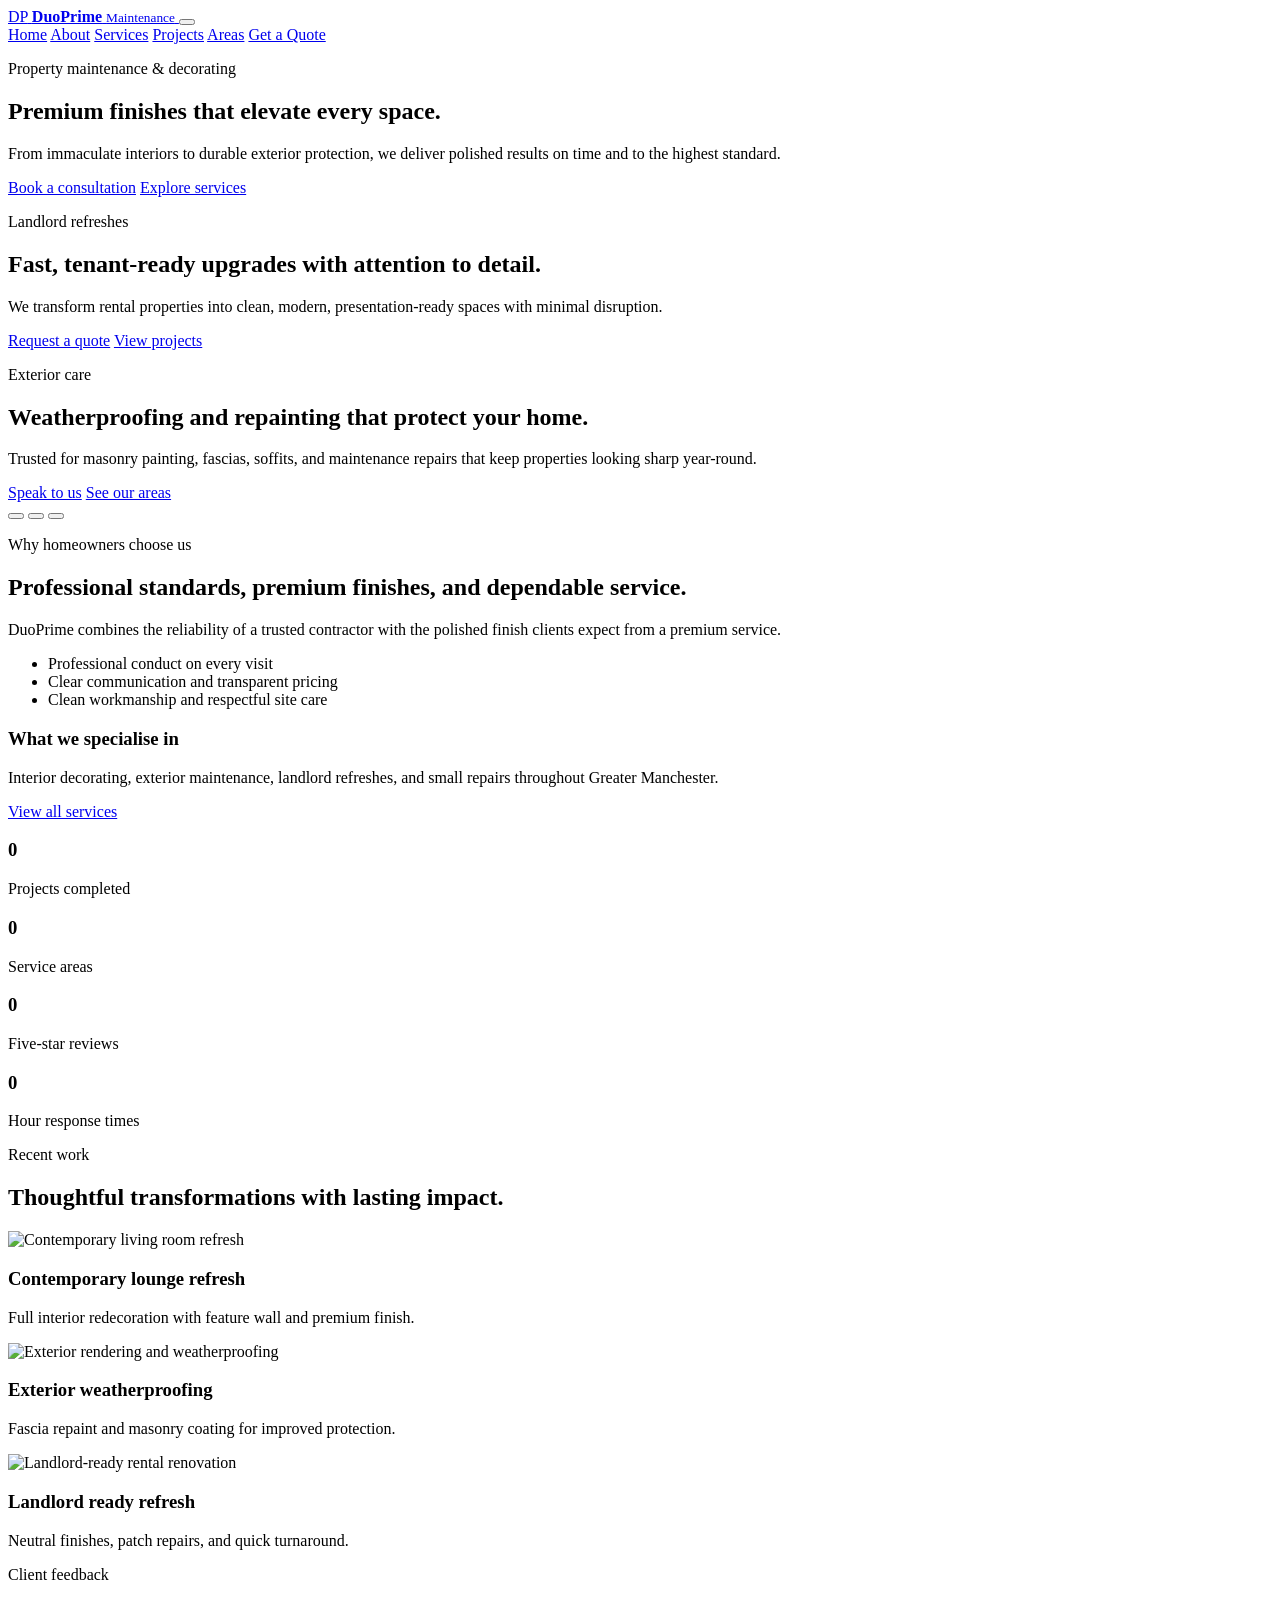
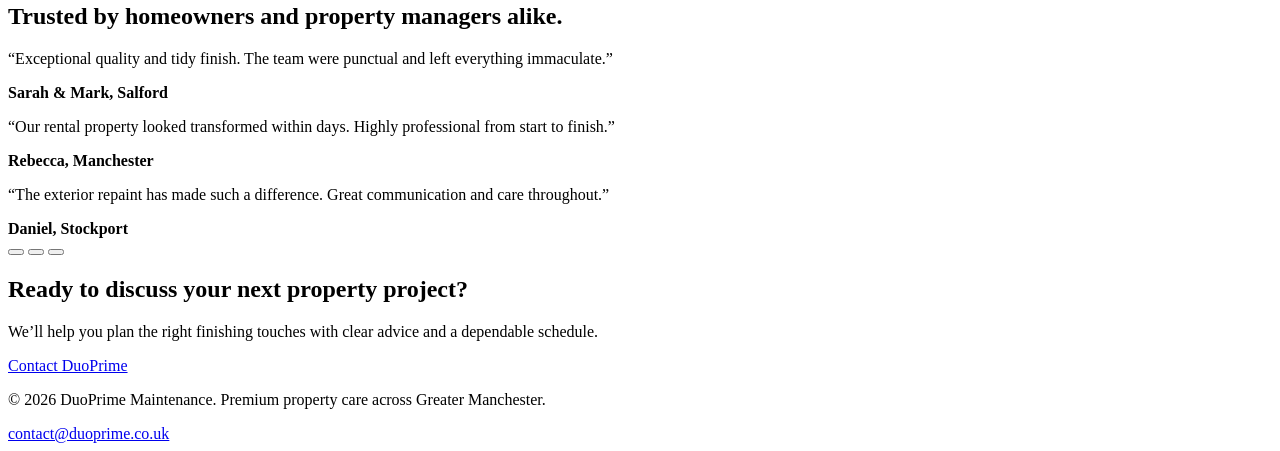
==== index.html @ 9884144e "uploaded all files" ====
<!DOCTYPE html>
<html lang="en">
  <head>
    <meta charset="UTF-8" />
    <meta name="viewport" content="width=device-width, initial-scale=1.0" />
    <title>DuoPrime Maintenance | Premium Property Care</title>
    <meta
      name="description"
      content="DuoPrime Maintenance delivers premium decorating, exterior protection, landlord refreshes, and property upkeep across Greater Manchester."
    />
    <link rel="preconnect" href="https://fonts.googleapis.com" />
    <link rel="preconnect" href="https://fonts.gstatic.com" crossorigin />
    <link
      href="https://fonts.googleapis.com/css2?family=Inter:wght@400;500;600;700;800&display=swap"
      rel="stylesheet"
    />
    <link rel="stylesheet" href="assets/css/style.css" />
    <link rel="stylesheet" href="assets/css/responsive.css" />
    <link rel="stylesheet" href="assets/css/animations.css" />
  </head>
  <body>
    <header class="site-header">
      <div class="container nav-wrap">
        <a class="brand" href="index.html">
          <span class="brand-mark">DP</span>
          <span>
            <strong>DuoPrime</strong>
            <small>Maintenance</small>
          </span>
        </a>
        <button class="nav-toggle" aria-label="Toggle navigation" aria-expanded="false">
          <span></span><span></span><span></span>
        </button>
        <nav class="site-nav">
          <a href="index.html" class="active">Home</a>
          <a href="about.html">About</a>
          <a href="services.html">Services</a>
          <a href="projects.html">Projects</a>
          <a href="areas.html">Areas</a>
          <a href="contact.html" class="btn btn-small">Get a Quote</a>
        </nav>
      </div>
    </header>

    <main>
      <section class="hero-slider">
        <div class="hero-slide active">
          <div class="container hero-content">
            <p class="eyebrow">Property maintenance & decorating</p>
            <h1>Premium finishes that elevate every space.</h1>
            <p>
              From immaculate interiors to durable exterior protection, we deliver polished results on time and to the highest standard.
            </p>
            <div class="hero-actions">
              <a href="contact.html" class="btn">Book a consultation</a>
              <a href="services.html" class="btn btn-secondary">Explore services</a>
            </div>
          </div>
        </div>
        <div class="hero-slide">
          <div class="container hero-content">
            <p class="eyebrow">Landlord refreshes</p>
            <h1>Fast, tenant-ready upgrades with attention to detail.</h1>
            <p>
              We transform rental properties into clean, modern, presentation-ready spaces with minimal disruption.
            </p>
            <div class="hero-actions">
              <a href="contact.html" class="btn">Request a quote</a>
              <a href="projects.html" class="btn btn-secondary">View projects</a>
            </div>
          </div>
        </div>
        <div class="hero-slide">
          <div class="container hero-content">
            <p class="eyebrow">Exterior care</p>
            <h1>Weatherproofing and repainting that protect your home.</h1>
            <p>
              Trusted for masonry painting, fascias, soffits, and maintenance repairs that keep properties looking sharp year-round.
            </p>
            <div class="hero-actions">
              <a href="contact.html" class="btn">Speak to us</a>
              <a href="areas.html" class="btn btn-secondary">See our areas</a>
            </div>
          </div>
        </div>
        <div class="hero-controls">
          <button class="slider-dot active" data-slide="0"></button>
          <button class="slider-dot" data-slide="1"></button>
          <button class="slider-dot" data-slide="2"></button>
        </div>
      </section>

      <section class="section intro-grid">
        <div class="container grid-2">
          <div class="card reveal">
            <p class="eyebrow">Why homeowners choose us</p>
            <h2>Professional standards, premium finishes, and dependable service.</h2>
            <p>
              DuoPrime combines the reliability of a trusted contractor with the polished finish clients expect from a premium service.
            </p>
            <ul class="check-list">
              <li>Professional conduct on every visit</li>
              <li>Clear communication and transparent pricing</li>
              <li>Clean workmanship and respectful site care</li>
            </ul>
          </div>
          <div class="card accent-card reveal">
            <h3>What we specialise in</h3>
            <p>Interior decorating, exterior maintenance, landlord refreshes, and small repairs throughout Greater Manchester.</p>
            <a href="services.html" class="btn">View all services</a>
          </div>
        </div>
      </section>

      <section class="section counters-section">
        <div class="container counters-grid">
          <div class="counter-card reveal">
            <h3 data-target="150">0</h3>
            <p>Projects completed</p>
          </div>
          <div class="counter-card reveal">
            <h3 data-target="30">0</h3>
            <p>Service areas</p>
          </div>
          <div class="counter-card reveal">
            <h3 data-target="100">0</h3>
            <p>Five-star reviews</p>
          </div>
          <div class="counter-card reveal">
            <h3 data-target="24">0</h3>
            <p>Hour response times</p>
          </div>
        </div>
      </section>

      <section class="section">
        <div class="container">
          <div class="section-heading reveal">
            <p class="eyebrow">Recent work</p>
            <h2>Thoughtful transformations with lasting impact.</h2>
          </div>
          <div class="card-grid">
            <article class="project-card reveal">
              <img src="assets/images/project-1.svg" alt="Contemporary living room refresh" />
              <div class="project-card-content">
                <h3>Contemporary lounge refresh</h3>
                <p>Full interior redecoration with feature wall and premium finish.</p>
              </div>
            </article>
            <article class="project-card reveal">
              <img src="assets/images/project-2.svg" alt="Exterior rendering and weatherproofing" />
              <div class="project-card-content">
                <h3>Exterior weatherproofing</h3>
                <p>Fascia repaint and masonry coating for improved protection.</p>
              </div>
            </article>
            <article class="project-card reveal">
              <img src="assets/images/project-3.svg" alt="Landlord-ready rental renovation" />
              <div class="project-card-content">
                <h3>Landlord ready refresh</h3>
                <p>Neutral finishes, patch repairs, and quick turnaround.</p>
              </div>
            </article>
          </div>
        </div>
      </section>

      <section class="section testimonial-section">
        <div class="container">
          <div class="section-heading reveal">
            <p class="eyebrow">Client feedback</p>
            <h2>Trusted by homeowners and property managers alike.</h2>
          </div>
          <div class="testimonial-slider reveal">
            <div class="testimonial-slide active">
              <p>“Exceptional quality and tidy finish. The team were punctual and left everything immaculate.”</p>
              <strong>Sarah &amp; Mark, Salford</strong>
            </div>
            <div class="testimonial-slide">
              <p>“Our rental property looked transformed within days. Highly professional from start to finish.”</p>
              <strong>Rebecca, Manchester</strong>
            </div>
            <div class="testimonial-slide">
              <p>“The exterior repaint has made such a difference. Great communication and care throughout.”</p>
              <strong>Daniel, Stockport</strong>
            </div>
          </div>
          <div class="testimonial-controls">
            <button class="slider-dot active" data-testimonial="0"></button>
            <button class="slider-dot" data-testimonial="1"></button>
            <button class="slider-dot" data-testimonial="2"></button>
          </div>
        </div>
      </section>

      <section class="section cta-section">
        <div class="container cta-card reveal">
          <h2>Ready to discuss your next property project?</h2>
          <p>We’ll help you plan the right finishing touches with clear advice and a dependable schedule.</p>
          <a href="contact.html" class="btn">Contact DuoPrime</a>
        </div>
      </section>
    </main>

    <footer class="site-footer">
      <div class="container footer-wrap">
        <p>© 2026 DuoPrime Maintenance. Premium property care across Greater Manchester.</p>
        <a href="contact.html">contact@duoprime.co.uk</a>
      </div>
    </footer>

    <script src="assets/js/app.js"></script>
    <script src="assets/js/slider.js"></script>
    <script src="assets/js/counter.js"></script>
    <script src="assets/js/quote.js"></script>
  </body>
</html>
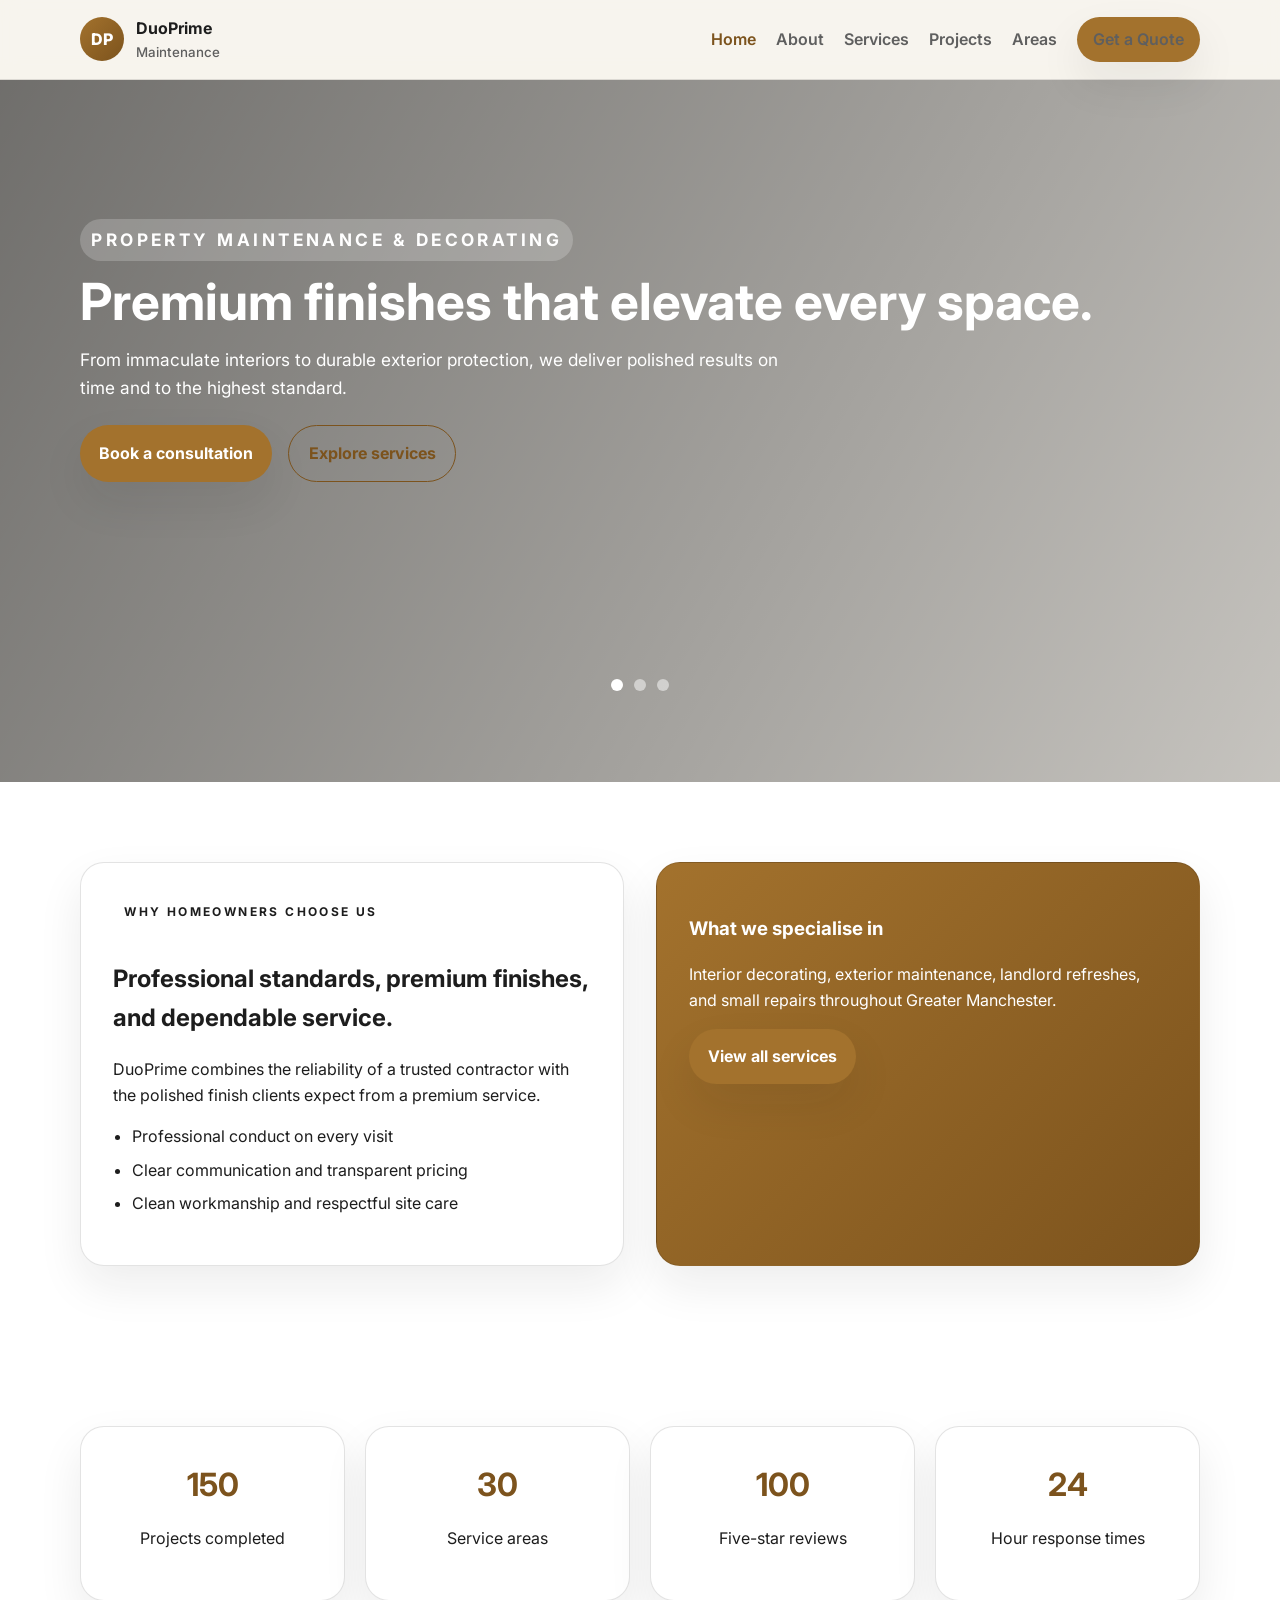
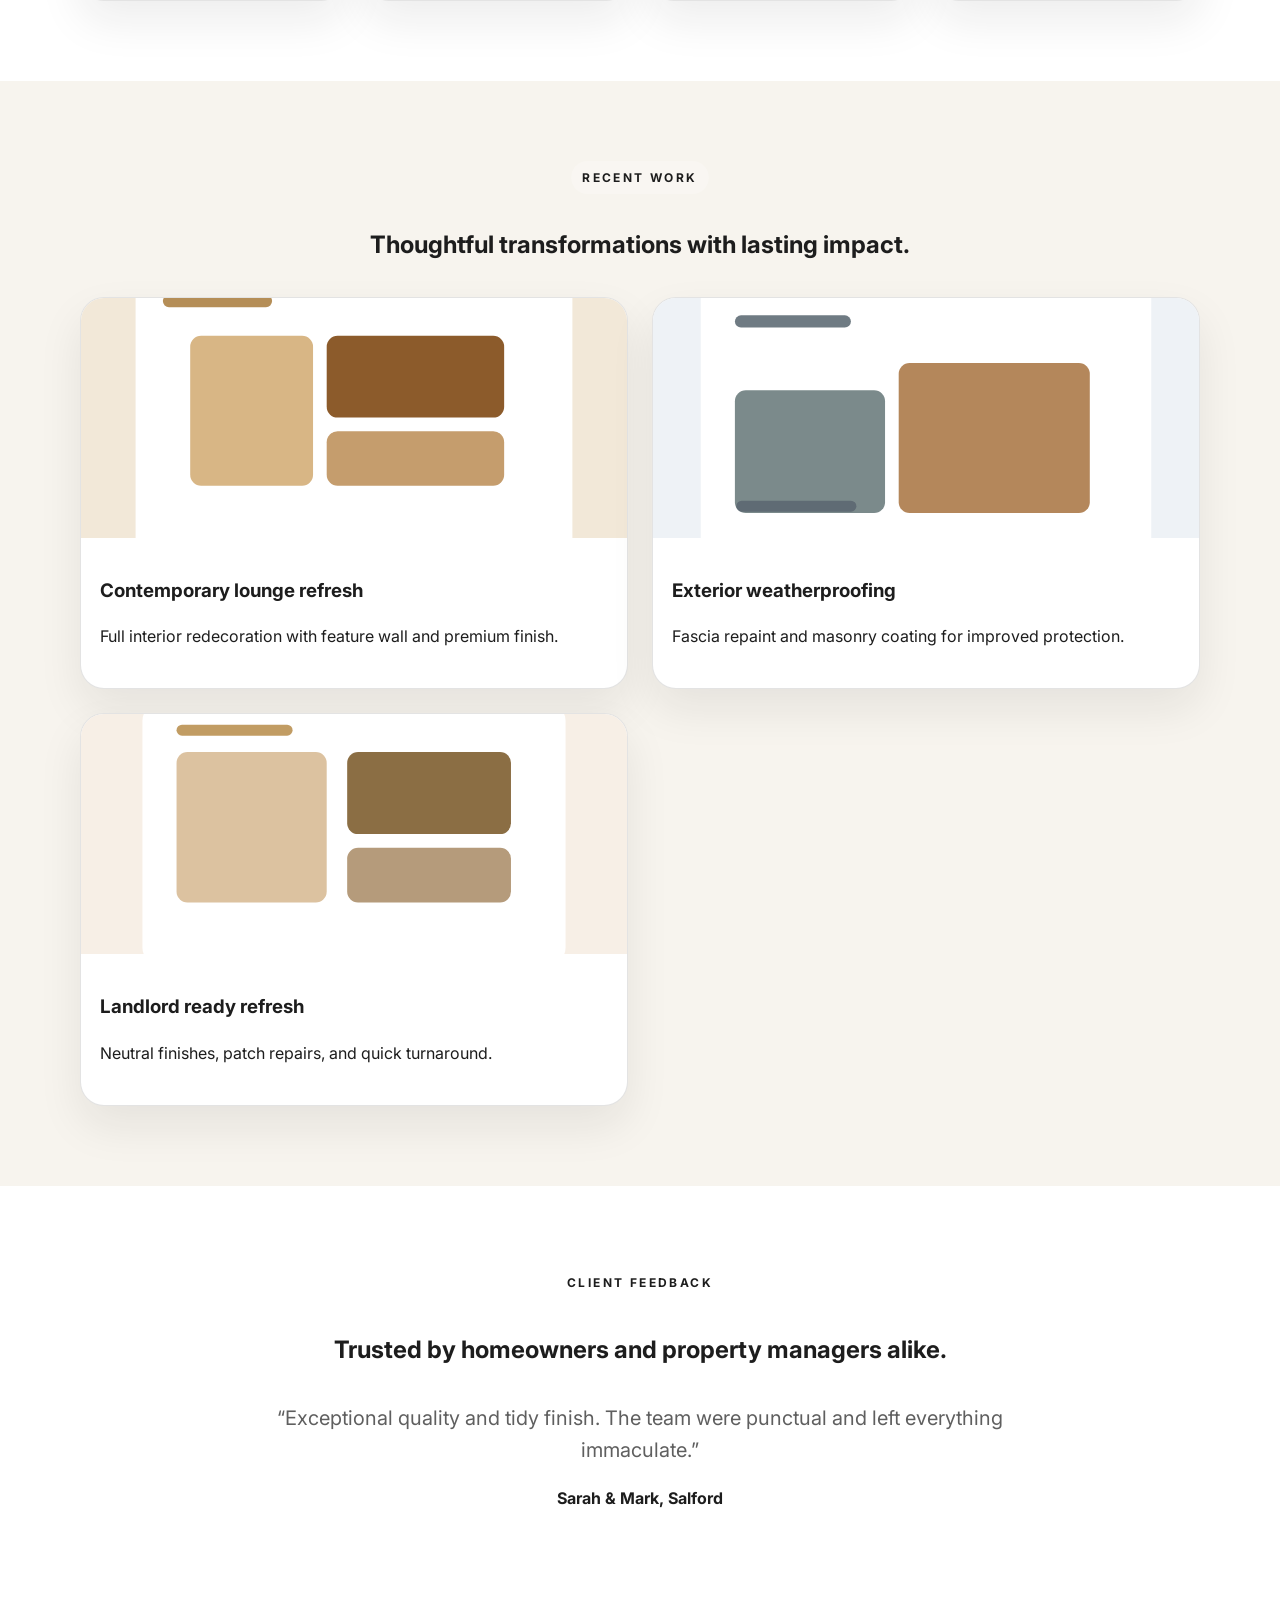
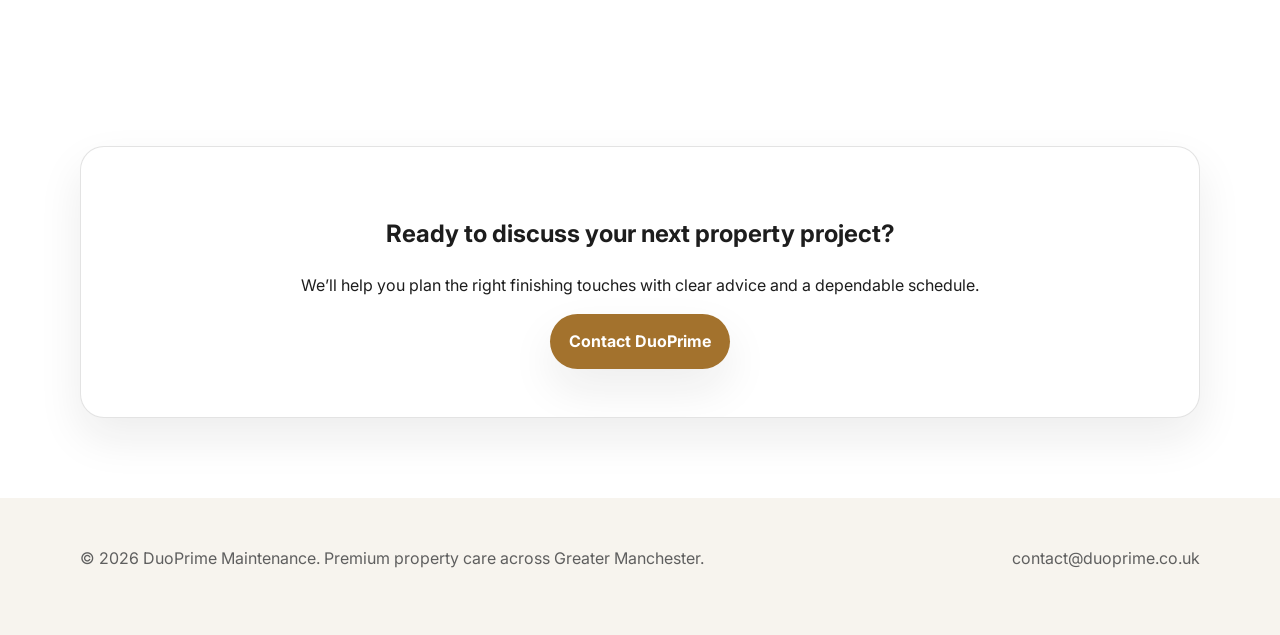
==== commit 2be3b180: "wnooo" ====
--- a/index.html
+++ b/index.html
@@ -6,15 +6,15 @@
     <title>DuoPrime Maintenance | Premium Property Care</title>
     <meta
       name="description"
-      content="DuoPrime Maintenance delivers premium decorating, exterior protection, landlord refreshes, and property upkeep across Greater Manchester."
-    />
-    <link rel="preconnect" href="https://fonts.googleapis.com" />
-    <link rel="preconnect" href="https://fonts.gstatic.com" crossorigin />
-    <link
-      href="https://fonts.googleapis.com/css2?family=Inter:wght@400;500;600;700;800&display=swap"
-      rel="stylesheet"
-    />
-    <link rel="stylesheet" href="assets/css/style.css" />
+            content="DuoPrime Maintenance delivers premium decorating, exterior protection, landlord refreshes, and property upkeep across Greater Manchester."
+                />
+                    <link rel="preconnect" href="https://fonts.googleapis.com" />
+                        <link rel="preconnect" href="https://fonts.gstatic.com" crossorigin />
+                            <link
+                                  href="https://fonts.googleapis.com/css2?family=Inter:wght@400;500;600;700;800&display=swap"
+                                        rel="stylesheet"
+                                            />
+                                                <link rel="stylesheet" href="assets/css/style.css" />
     <link rel="stylesheet" href="assets/css/responsive.css" />
     <link rel="stylesheet" href="assets/css/animations.css" />
   </head>
--- a/assets/css/style.css
+++ b/assets/css/style.css
@@ -0,0 +1,100 @@
+:root {
+  --bg: #f7f4ee;
+  --surface: #ffffff;
+  --surface-2: #f0e9de;
+  --text: #1d1d1d;
+  --muted: #5f5f5f;
+  --primary: #a3722d;
+  --primary-dark: #7c531d;
+  --border: rgba(29, 29, 29, 0.12);
+  --shadow: 0 20px 45px rgba(23, 23, 23, 0.08);
+}
+
+* { box-sizing: border-box; }
+body {
+  margin: 0;
+  font-family: 'Inter', sans-serif;
+  color: var(--text);
+  background: var(--bg);
+  line-height: 1.6;
+}
+a { color: inherit; text-decoration: none; }
+img { width: 100%; display: block; }
+button, input, textarea { font: inherit; }
+.container { width: min(1120px, calc(100% - 2rem)); margin: 0 auto; }
+.site-header {
+  position: sticky; top: 0; z-index: 1000;
+  background: rgba(247, 244, 238, 0.95); backdrop-filter: blur(10px);
+  border-bottom: 1px solid var(--border);
+}
+.nav-wrap { display: flex; align-items: center; justify-content: space-between; padding: 1rem 0; gap: 1rem; }
+.brand { display: inline-flex; align-items: center; gap: 0.75rem; font-weight: 700; }
+.brand-mark {
+  display: grid; place-items: center; width: 44px; height: 44px; border-radius: 50%;
+  background: linear-gradient(135deg, var(--primary), var(--primary-dark)); color: white; font-weight: 800;
+}
+.brand small { display: block; color: var(--muted); font-weight: 500; }
+.site-nav { display: flex; align-items: center; gap: 1.25rem; }
+.site-nav a { color: var(--muted); font-weight: 600; }
+.site-nav a.active, .site-nav a:hover { color: var(--primary-dark); }
+.nav-toggle { display: none; background: none; border: 0; padding: 0.25rem; }
+.nav-toggle span { display: block; width: 24px; height: 2px; background: var(--text); margin: 4px 0; }
+.btn {
+  display: inline-flex; align-items: center; justify-content: center; padding: 0.9rem 1.2rem; border-radius: 999px; background: var(--primary); color: white; font-weight: 700; box-shadow: var(--shadow); border: none; cursor: pointer; transition: transform 0.2s ease, background 0.2s ease;
+}
+.btn:hover { transform: translateY(-2px); background: var(--primary-dark); }
+.btn-small { padding: 0.6rem 1rem; }
+.btn-secondary { background: transparent; color: var(--primary-dark); box-shadow: none; border: 1px solid var(--primary-dark); }
+.hero-slider, .page-hero {
+  min-height: 78vh; display: grid; align-items: center; background: linear-gradient(120deg, rgba(0,0,0,0.55), rgba(0,0,0,0.2)), url('https://images.unsplash.com/photo-1505693416388-ac5ce068fe85?auto=format&fit=crop&w=1400&q=80') center/cover;
+  color: white;
+}
+.hero-slide { display: none; padding: 5rem 0; }
+.hero-slide.active { display: block; }
+.hero-content h1, .page-hero h1 { font-size: clamp(2rem, 4vw, 3.4rem); line-height: 1.1; margin: 0 0 1rem; }
+.hero-content p, .page-hero p { font-size: 1.08rem; max-width: 700px; }
+.eyebrow {
+  display: inline-block; margin: 0 0 0.75rem; padding: 0.45rem 0.7rem; border-radius: 999px; background: rgba(255,255,255,0.2); text-transform: uppercase; letter-spacing: 0.2em; font-size: 0.75rem; font-weight: 700;
+}
+.hero-actions { display: flex; gap: 1rem; flex-wrap: wrap; margin-top: 1.5rem; }
+.hero-controls, .testimonial-controls { display: flex; justify-content: center; gap: 0.7rem; padding-bottom: 2rem; }
+.slider-dot {
+  width: 12px; height: 12px; border-radius: 999px; border: 0; background: rgba(255,255,255,0.5); cursor: pointer;
+}
+.slider-dot.active { background: white; }
+.section { padding: 5rem 0; }
+.intro-grid, .counters-section, .testimonial-section, .cta-section { background: var(--surface); }
+.grid-2 { display: grid; grid-template-columns: repeat(2, minmax(0, 1fr)); gap: 2rem; }
+.card, .counter-card, .project-card, .gallery-item, .cta-card {
+  background: var(--surface); border: 1px solid var(--border); border-radius: 24px; box-shadow: var(--shadow); overflow: hidden;
+}
+.card { padding: 2rem; }
+.accent-card { background: linear-gradient(135deg, var(--primary), var(--primary-dark)); color: white; }
+.check-list { padding-left: 1.2rem; }
+.check-list li { margin-bottom: 0.5rem; }
+.counters-grid { display: grid; grid-template-columns: repeat(4, minmax(0, 1fr)); gap: 1.25rem; }
+.counter-card { padding: 2rem 1rem; text-align: center; }
+.counter-card h3 { font-size: 2rem; margin: 0 0 0.35rem; color: var(--primary-dark); }
+.section-heading { text-align: center; margin-bottom: 2rem; }
+.card-grid { display: grid; grid-template-columns: repeat(2, minmax(0, 1fr)); gap: 1.5rem; }
+.project-card img, .gallery-item img { height: 240px; object-fit: cover; }
+.project-card-content, .gallery-item-content { padding: 1.2rem 1.2rem 1.4rem; }
+.testimonial-slider { position: relative; min-height: 140px; }
+.testimonial-slide { display: none; text-align: center; max-width: 780px; margin: 0 auto; }
+.testimonial-slide.active { display: block; }
+.testimonial-slide p { font-size: 1.25rem; color: var(--muted); }
+.cta-card { padding: 3rem; text-align: center; }
+.filter-row { display: flex; gap: 0.75rem; flex-wrap: wrap; margin-bottom: 1.5rem; }
+.filter-btn { border: 1px solid var(--border); background: var(--surface); padding: 0.6rem 1rem; border-radius: 999px; cursor: pointer; }
+.filter-btn.active { background: var(--primary); color: white; border-color: var(--primary); }
+.gallery-grid { display: grid; grid-template-columns: repeat(2, minmax(0, 1fr)); gap: 1.5rem; }
+.lightbox { position: fixed; inset: 0; background: rgba(0,0,0,0.85); display: none; align-items: center; justify-content: center; padding: 2rem; z-index: 2000; }
+.lightbox.active { display: flex; }
+.lightbox img { max-width: min(900px, 100%); max-height: 80vh; object-fit: contain; border-radius: 20px; }
+.lightbox-close { position: absolute; top: 1.5rem; right: 1.5rem; background: transparent; border: 0; color: white; font-size: 2rem; cursor: pointer; }
+.form-group { display: flex; flex-direction: column; gap: 0.4rem; margin-bottom: 1rem; }
+.form-group input, .form-group textarea { border: 1px solid var(--border); border-radius: 12px; padding: 0.8rem 0.95rem; background: #fff; }
+.site-footer { padding: 2rem 0 3rem; color: var(--muted); }
+.footer-wrap { display: flex; justify-content: space-between; gap: 1rem; align-items: center; flex-wrap: wrap; }
+.reveal { opacity: 0; transform: translateY(20px); transition: all 0.6s ease; }
+.reveal.visible { opacity: 1; transform: translateY(0); }
--- a/assets/css/responsive.css
+++ b/assets/css/responsive.css
@@ -0,0 +1,15 @@
+.site-nav.open { display: flex; flex-direction: column; position: absolute; top: 100%; right: 1rem; background: var(--surface); padding: 1rem; border: 1px solid var(--border); border-radius: 16px; box-shadow: var(--shadow); }
+
+@media (max-width: 860px) {
+  .nav-toggle { display: block; }
+  .site-nav { display: none; }
+  .grid-2, .card-grid, .gallery-grid, .counters-grid { grid-template-columns: 1fr; }
+  .hero-slider, .page-hero { min-height: 70vh; }
+}
+
+@media (max-width: 640px) {
+  .hero-content h1, .page-hero h1 { font-size: 2rem; }
+  .hero-actions { flex-direction: column; align-items: flex-start; }
+  .section { padding: 4rem 0; }
+  .cta-card { padding: 2rem; }
+}
--- a/assets/css/animations.css
+++ b/assets/css/animations.css
@@ -0,0 +1,8 @@
+.hero-slide, .testimonial-slide {
+  animation: fadeIn 0.6s ease;
+}
+
+@keyframes fadeIn {
+  from { opacity: 0; transform: translateY(10px); }
+  to { opacity: 1; transform: translateY(0); }
+}
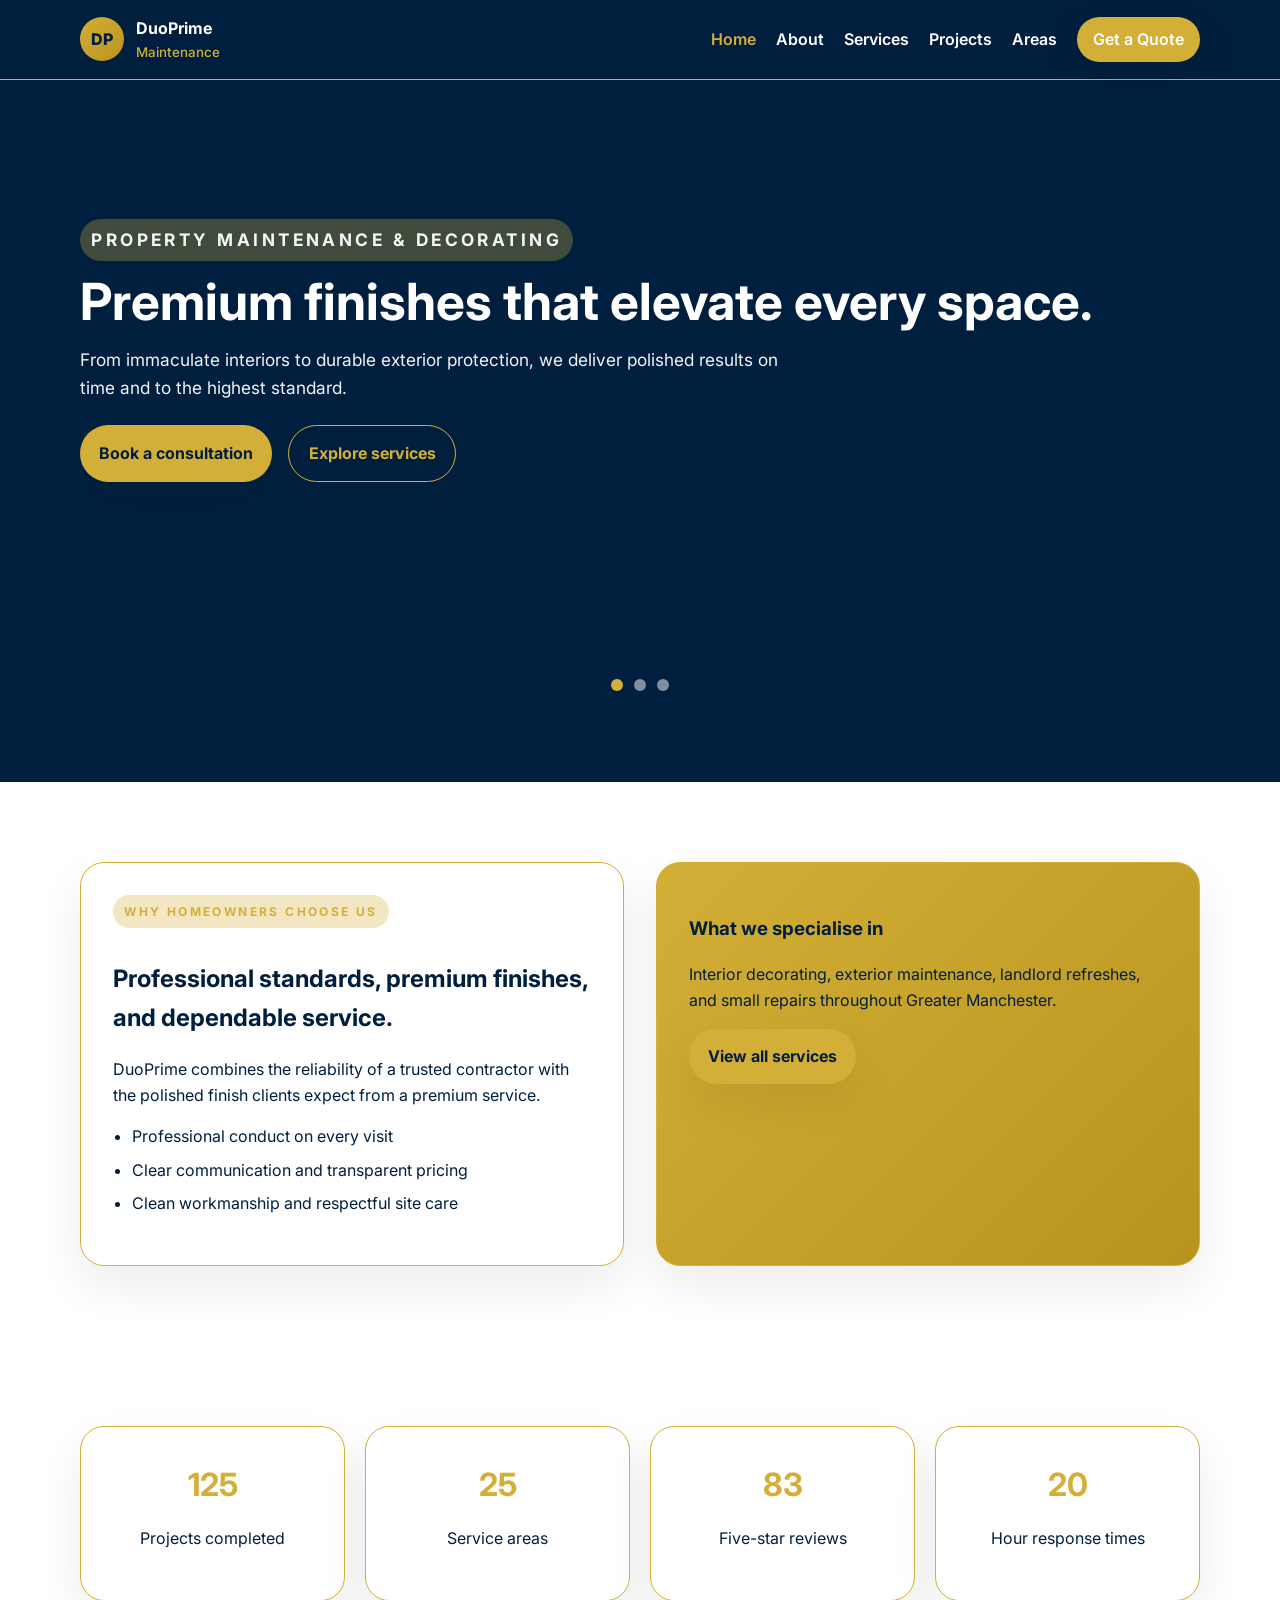
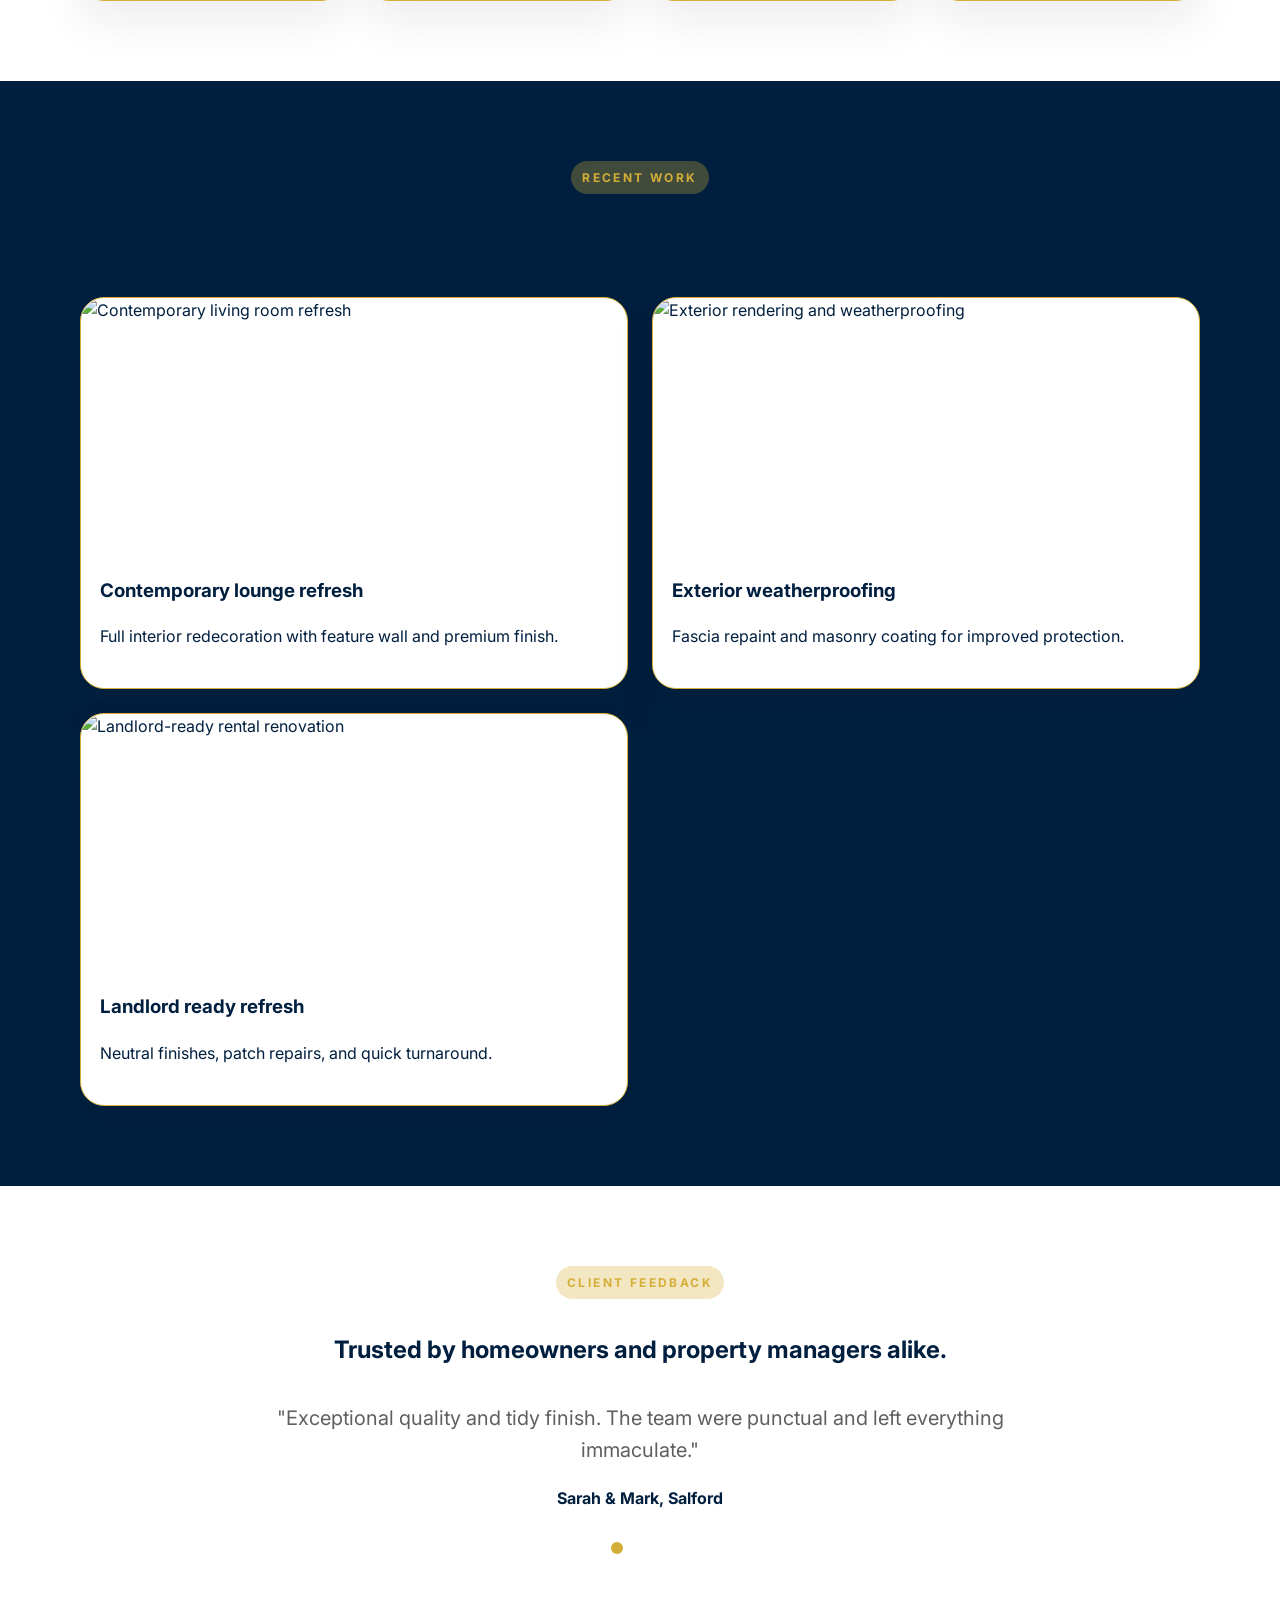
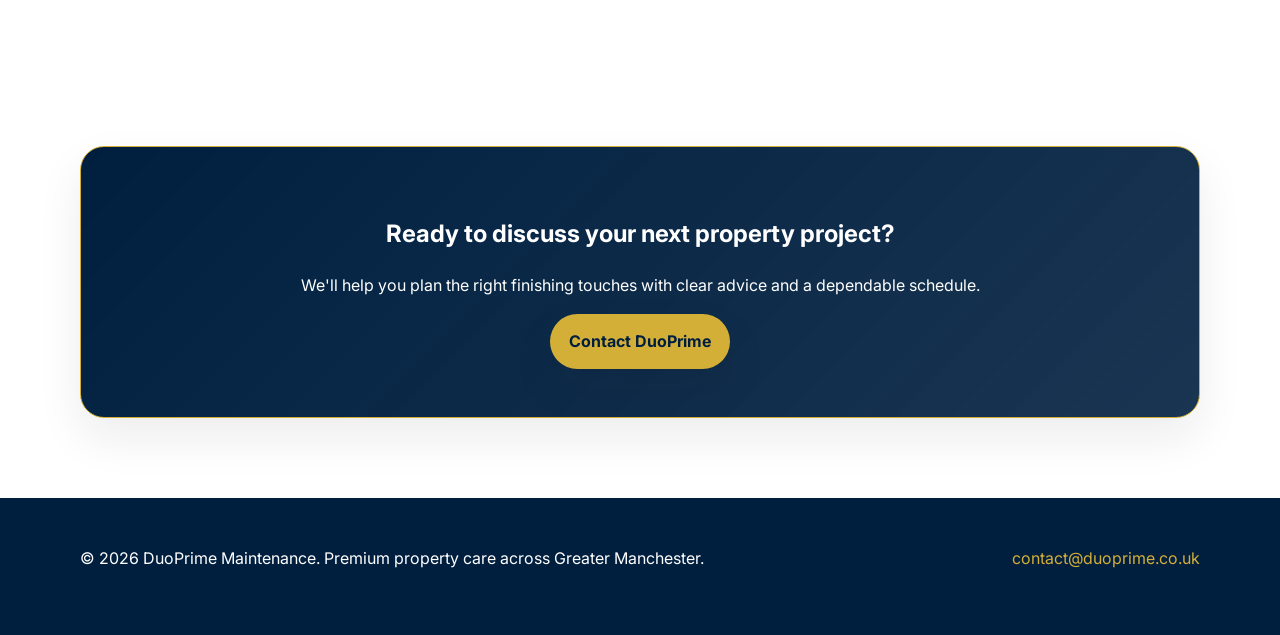
==== commit 4af67726: "Update all image references from SVG to PNG/JPG format" ====
--- a/index.html
+++ b/index.html
@@ -141,21 +141,21 @@
           </div>
           <div class="card-grid">
             <article class="project-card reveal">
-              <img src="assets/images/project-1.svg" alt="Contemporary living room refresh" />
+              <img src="assets/images/prodject1.png" alt="Contemporary living room refresh" />
               <div class="project-card-content">
                 <h3>Contemporary lounge refresh</h3>
                 <p>Full interior redecoration with feature wall and premium finish.</p>
               </div>
             </article>
             <article class="project-card reveal">
-              <img src="assets/images/project-2.svg" alt="Exterior rendering and weatherproofing" />
+              <img src="assets/images/prodject2.jpg" alt="Exterior rendering and weatherproofing" />
               <div class="project-card-content">
                 <h3>Exterior weatherproofing</h3>
                 <p>Fascia repaint and masonry coating for improved protection.</p>
               </div>
             </article>
             <article class="project-card reveal">
-              <img src="assets/images/project-3.svg" alt="Landlord-ready rental renovation" />
+              <img src="assets/images/prodject3.jpg" alt="Landlord-ready rental renovation" />
               <div class="project-card-content">
                 <h3>Landlord ready refresh</h3>
                 <p>Neutral finishes, patch repairs, and quick turnaround.</p>
@@ -173,15 +173,15 @@
           </div>
           <div class="testimonial-slider reveal">
             <div class="testimonial-slide active">
-              <p>“Exceptional quality and tidy finish. The team were punctual and left everything immaculate.”</p>
+              <p>"Exceptional quality and tidy finish. The team were punctual and left everything immaculate."</p>
               <strong>Sarah &amp; Mark, Salford</strong>
             </div>
             <div class="testimonial-slide">
-              <p>“Our rental property looked transformed within days. Highly professional from start to finish.”</p>
+              <p>"Our rental property looked transformed within days. Highly professional from start to finish."</p>
               <strong>Rebecca, Manchester</strong>
             </div>
             <div class="testimonial-slide">
-              <p>“The exterior repaint has made such a difference. Great communication and care throughout.”</p>
+              <p>"The exterior repaint has made such a difference. Great communication and care throughout."</p>
               <strong>Daniel, Stockport</strong>
             </div>
           </div>
@@ -196,7 +196,7 @@
       <section class="section cta-section">
         <div class="container cta-card reveal">
           <h2>Ready to discuss your next property project?</h2>
-          <p>We’ll help you plan the right finishing touches with clear advice and a dependable schedule.</p>
+          <p>We'll help you plan the right finishing touches with clear advice and a dependable schedule.</p>
           <a href="contact.html" class="btn">Contact DuoPrime</a>
         </div>
       </section>
@@ -214,4 +214,4 @@
     <script src="assets/js/counter.js"></script>
     <script src="assets/js/quote.js"></script>
   </body>
-</html>
+</html>
--- a/assets/css/style.css
+++ b/assets/css/style.css
@@ -1,11 +1,11 @@
 :root {
-  --bg: #f7f4ee;
+  --bg: #001F3F;
   --surface: #ffffff;
   --surface-2: #f0e9de;
-  --text: #1d1d1d;
+  --text: #001F3F;
   --muted: #5f5f5f;
-  --primary: #a3722d;
-  --primary-dark: #7c531d;
+  --primary: #D4AF37;
+  --primary-dark: #B8941E;
   --border: rgba(29, 29, 29, 0.12);
   --shadow: 0 20px 45px rgba(23, 23, 23, 0.08);
 }
@@ -24,58 +24,59 @@
 .container { width: min(1120px, calc(100% - 2rem)); margin: 0 auto; }
 .site-header {
   position: sticky; top: 0; z-index: 1000;
-  background: rgba(247, 244, 238, 0.95); backdrop-filter: blur(10px);
-  border-bottom: 1px solid var(--border);
+  background: rgba(0, 31, 63, 0.95); backdrop-filter: blur(10px);
+  border-bottom: 1px solid var(--primary);
 }
 .nav-wrap { display: flex; align-items: center; justify-content: space-between; padding: 1rem 0; gap: 1rem; }
-.brand { display: inline-flex; align-items: center; gap: 0.75rem; font-weight: 700; }
+.brand { display: inline-flex; align-items: center; gap: 0.75rem; font-weight: 700; color: white; }
 .brand-mark {
   display: grid; place-items: center; width: 44px; height: 44px; border-radius: 50%;
-  background: linear-gradient(135deg, var(--primary), var(--primary-dark)); color: white; font-weight: 800;
+  background: linear-gradient(135deg, var(--primary), var(--primary-dark)); color: var(--bg); font-weight: 800;
 }
-.brand small { display: block; color: var(--muted); font-weight: 500; }
+.brand small { display: block; color: var(--primary); font-weight: 500; }
 .site-nav { display: flex; align-items: center; gap: 1.25rem; }
-.site-nav a { color: var(--muted); font-weight: 600; }
-.site-nav a.active, .site-nav a:hover { color: var(--primary-dark); }
+.site-nav a { color: white; font-weight: 600; }
+.site-nav a.active, .site-nav a:hover { color: var(--primary); }
 .nav-toggle { display: none; background: none; border: 0; padding: 0.25rem; }
-.nav-toggle span { display: block; width: 24px; height: 2px; background: var(--text); margin: 4px 0; }
+.nav-toggle span { display: block; width: 24px; height: 2px; background: white; margin: 4px 0; }
 .btn {
-  display: inline-flex; align-items: center; justify-content: center; padding: 0.9rem 1.2rem; border-radius: 999px; background: var(--primary); color: white; font-weight: 700; box-shadow: var(--shadow); border: none; cursor: pointer; transition: transform 0.2s ease, background 0.2s ease;
+  display: inline-flex; align-items: center; justify-content: center; padding: 0.9rem 1.2rem; border-radius: 999px; background: var(--primary); color: var(--bg); font-weight: 700; box-shadow: var(--shadow); border: 0; cursor: pointer; transition: all 0.3s ease;
 }
 .btn:hover { transform: translateY(-2px); background: var(--primary-dark); }
 .btn-small { padding: 0.6rem 1rem; }
-.btn-secondary { background: transparent; color: var(--primary-dark); box-shadow: none; border: 1px solid var(--primary-dark); }
+.btn-secondary { background: transparent; color: var(--primary); box-shadow: none; border: 1px solid var(--primary); }
 .hero-slider, .page-hero {
-  min-height: 78vh; display: grid; align-items: center; background: linear-gradient(120deg, rgba(0,0,0,0.55), rgba(0,0,0,0.2)), url('https://images.unsplash.com/photo-1505693416388-ac5ce068fe85?auto=format&fit=crop&w=1400&q=80') center/cover;
+  min-height: 78vh; display: grid; align-items: center; background: linear-gradient(120deg, rgba(0, 31, 63, 0.85), rgba(0, 31, 63, 0.7)), url('https://images.unsplash.com/photo-1505693416388-ac5ce068fe85?auto=format&fit=crop&w=1200&q=80');
+  background-size: cover; background-position: center;
   color: white;
 }
 .hero-slide { display: none; padding: 5rem 0; }
 .hero-slide.active { display: block; }
-.hero-content h1, .page-hero h1 { font-size: clamp(2rem, 4vw, 3.4rem); line-height: 1.1; margin: 0 0 1rem; }
-.hero-content p, .page-hero p { font-size: 1.08rem; max-width: 700px; }
+.hero-content h1, .page-hero h1 { font-size: clamp(2rem, 4vw, 3.4rem); line-height: 1.1; margin: 0 0 1rem; color: white; }
+.hero-content p, .page-hero p { font-size: 1.08rem; max-width: 700px; color: rgba(255, 255, 255, 0.95); }
 .eyebrow {
-  display: inline-block; margin: 0 0 0.75rem; padding: 0.45rem 0.7rem; border-radius: 999px; background: rgba(255,255,255,0.2); text-transform: uppercase; letter-spacing: 0.2em; font-size: 0.75rem; font-weight: 700;
+  display: inline-block; margin: 0 0 0.75rem; padding: 0.45rem 0.7rem; border-radius: 999px; background: rgba(212, 175, 55, 0.3); text-transform: uppercase; letter-spacing: 0.2em; font-size: 0.75rem; color: var(--primary); font-weight: 700;
 }
 .hero-actions { display: flex; gap: 1rem; flex-wrap: wrap; margin-top: 1.5rem; }
 .hero-controls, .testimonial-controls { display: flex; justify-content: center; gap: 0.7rem; padding-bottom: 2rem; }
 .slider-dot {
-  width: 12px; height: 12px; border-radius: 999px; border: 0; background: rgba(255,255,255,0.5); cursor: pointer;
+  width: 12px; height: 12px; border-radius: 999px; border: 0; background: rgba(255, 255, 255, 0.5); cursor: pointer;
 }
-.slider-dot.active { background: white; }
+.slider-dot.active { background: var(--primary); }
 .section { padding: 5rem 0; }
-.intro-grid, .counters-section, .testimonial-section, .cta-section { background: var(--surface); }
+.intro-grid, .counters-section, .testimonial-section, .cta-section { background: white; }
 .grid-2 { display: grid; grid-template-columns: repeat(2, minmax(0, 1fr)); gap: 2rem; }
 .card, .counter-card, .project-card, .gallery-item, .cta-card {
-  background: var(--surface); border: 1px solid var(--border); border-radius: 24px; box-shadow: var(--shadow); overflow: hidden;
+  background: var(--surface); border: 1px solid var(--primary); border-radius: 24px; box-shadow: var(--shadow); overflow: hidden;
 }
 .card { padding: 2rem; }
-.accent-card { background: linear-gradient(135deg, var(--primary), var(--primary-dark)); color: white; }
+.accent-card { background: linear-gradient(135deg, var(--primary), var(--primary-dark)); color: var(--bg); }
 .check-list { padding-left: 1.2rem; }
 .check-list li { margin-bottom: 0.5rem; }
 .counters-grid { display: grid; grid-template-columns: repeat(4, minmax(0, 1fr)); gap: 1.25rem; }
 .counter-card { padding: 2rem 1rem; text-align: center; }
-.counter-card h3 { font-size: 2rem; margin: 0 0 0.35rem; color: var(--primary-dark); }
-.section-heading { text-align: center; margin-bottom: 2rem; }
+.counter-card h3 { font-size: 2rem; margin: 0 0 0.35rem; color: var(--primary); }
+.section-heading { text-align: center; margin-bottom: 2rem; color: var(--text); }
 .card-grid { display: grid; grid-template-columns: repeat(2, minmax(0, 1fr)); gap: 1.5rem; }
 .project-card img, .gallery-item img { height: 240px; object-fit: cover; }
 .project-card-content, .gallery-item-content { padding: 1.2rem 1.2rem 1.4rem; }
@@ -83,18 +84,19 @@
 .testimonial-slide { display: none; text-align: center; max-width: 780px; margin: 0 auto; }
 .testimonial-slide.active { display: block; }
 .testimonial-slide p { font-size: 1.25rem; color: var(--muted); }
-.cta-card { padding: 3rem; text-align: center; }
+.cta-card { padding: 3rem; text-align: center; background: linear-gradient(135deg, var(--bg), rgba(0, 31, 63, 0.9)); color: white; border-color: var(--primary); }
 .filter-row { display: flex; gap: 0.75rem; flex-wrap: wrap; margin-bottom: 1.5rem; }
-.filter-btn { border: 1px solid var(--border); background: var(--surface); padding: 0.6rem 1rem; border-radius: 999px; cursor: pointer; }
-.filter-btn.active { background: var(--primary); color: white; border-color: var(--primary); }
+.filter-btn { border: 1px solid var(--border); background: var(--surface); padding: 0.6rem 1rem; border-radius: 999px; cursor: pointer; color: var(--text); }
+.filter-btn.active { background: var(--primary); color: var(--bg); border-color: var(--primary); }
 .gallery-grid { display: grid; grid-template-columns: repeat(2, minmax(0, 1fr)); gap: 1.5rem; }
-.lightbox { position: fixed; inset: 0; background: rgba(0,0,0,0.85); display: none; align-items: center; justify-content: center; padding: 2rem; z-index: 2000; }
+.lightbox { position: fixed; inset: 0; background: rgba(0, 31, 63, 0.95); display: none; align-items: center; justify-content: center; padding: 2rem; z-index: 2000; }
 .lightbox.active { display: flex; }
 .lightbox img { max-width: min(900px, 100%); max-height: 80vh; object-fit: contain; border-radius: 20px; }
-.lightbox-close { position: absolute; top: 1.5rem; right: 1.5rem; background: transparent; border: 0; color: white; font-size: 2rem; cursor: pointer; }
+.lightbox-close { position: absolute; top: 1.5rem; right: 1.5rem; background: transparent; border: 0; color: var(--primary); font-size: 2rem; cursor: pointer; }
 .form-group { display: flex; flex-direction: column; gap: 0.4rem; margin-bottom: 1rem; }
 .form-group input, .form-group textarea { border: 1px solid var(--border); border-radius: 12px; padding: 0.8rem 0.95rem; background: #fff; }
-.site-footer { padding: 2rem 0 3rem; color: var(--muted); }
+.site-footer { padding: 2rem 0 3rem; background: var(--bg); color: white; }
 .footer-wrap { display: flex; justify-content: space-between; gap: 1rem; align-items: center; flex-wrap: wrap; }
+.footer-wrap a { color: var(--primary); }
 .reveal { opacity: 0; transform: translateY(20px); transition: all 0.6s ease; }
 .reveal.visible { opacity: 1; transform: translateY(0); }
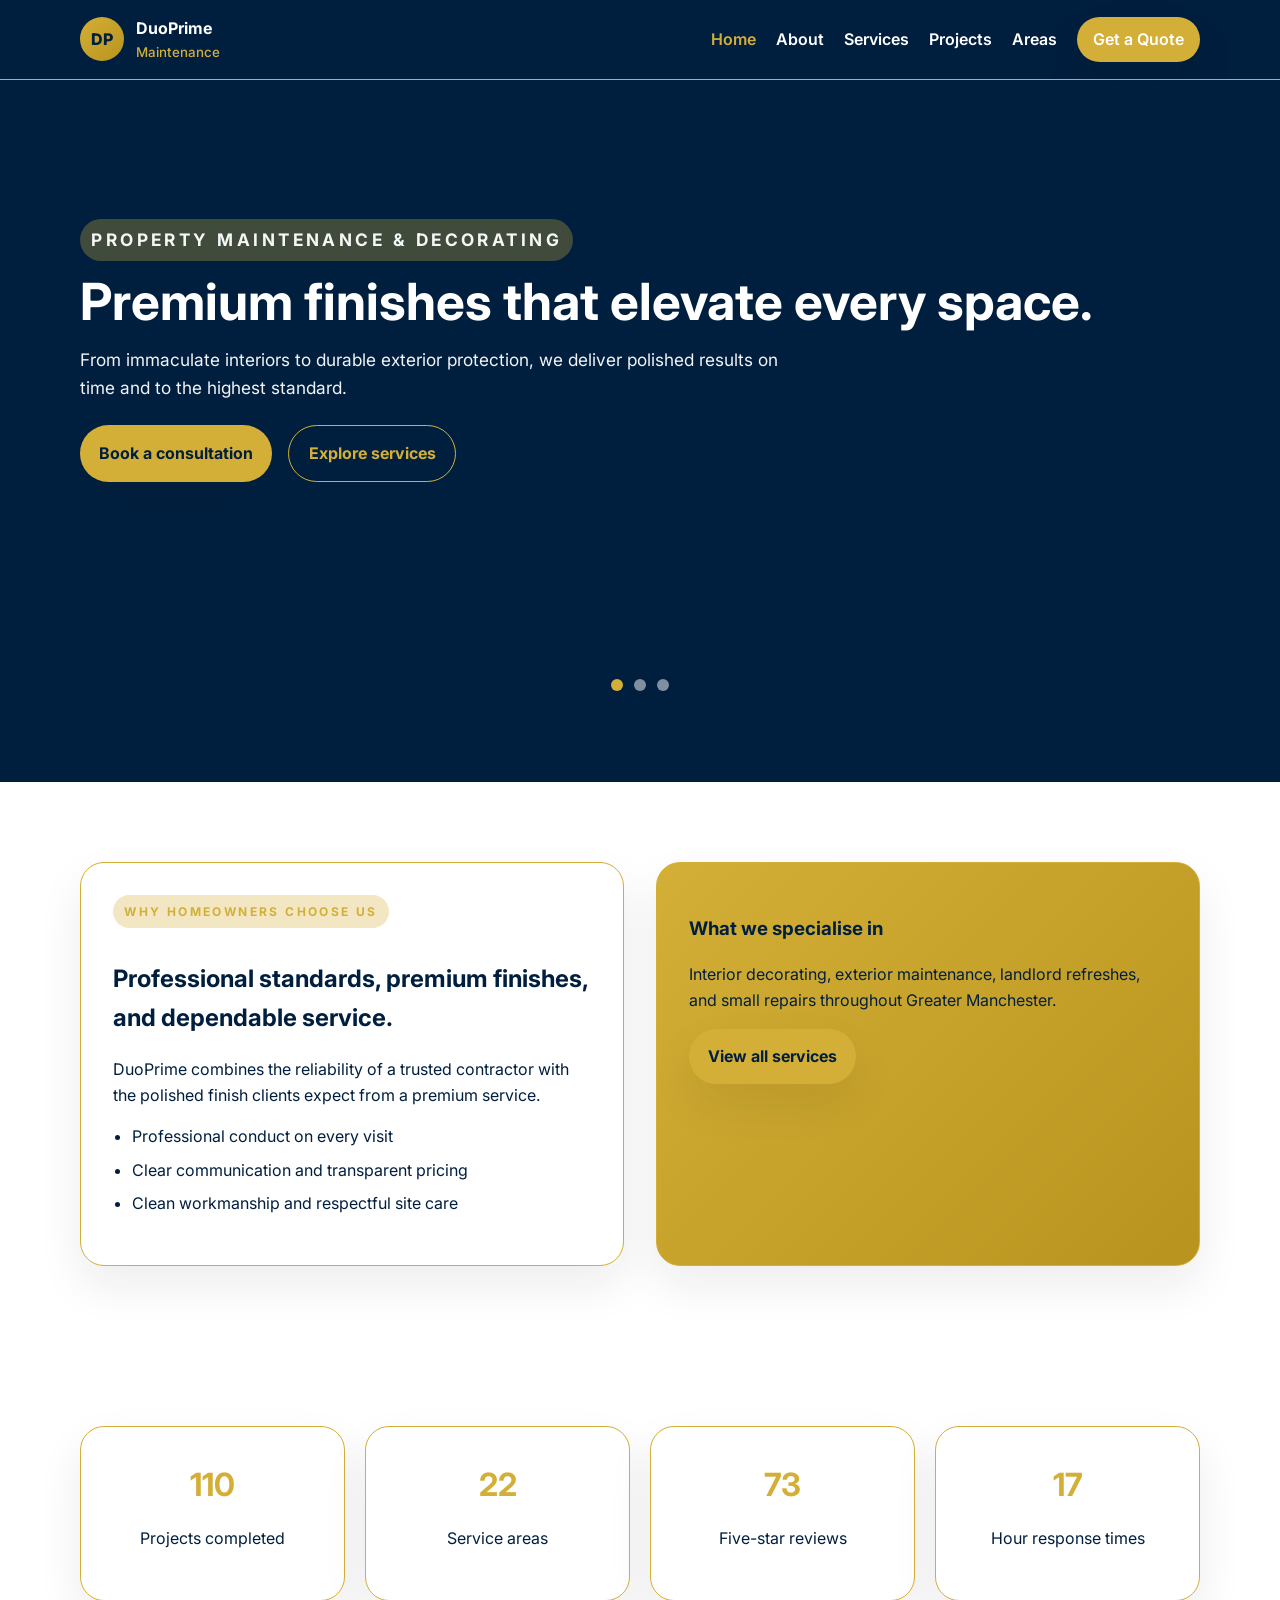
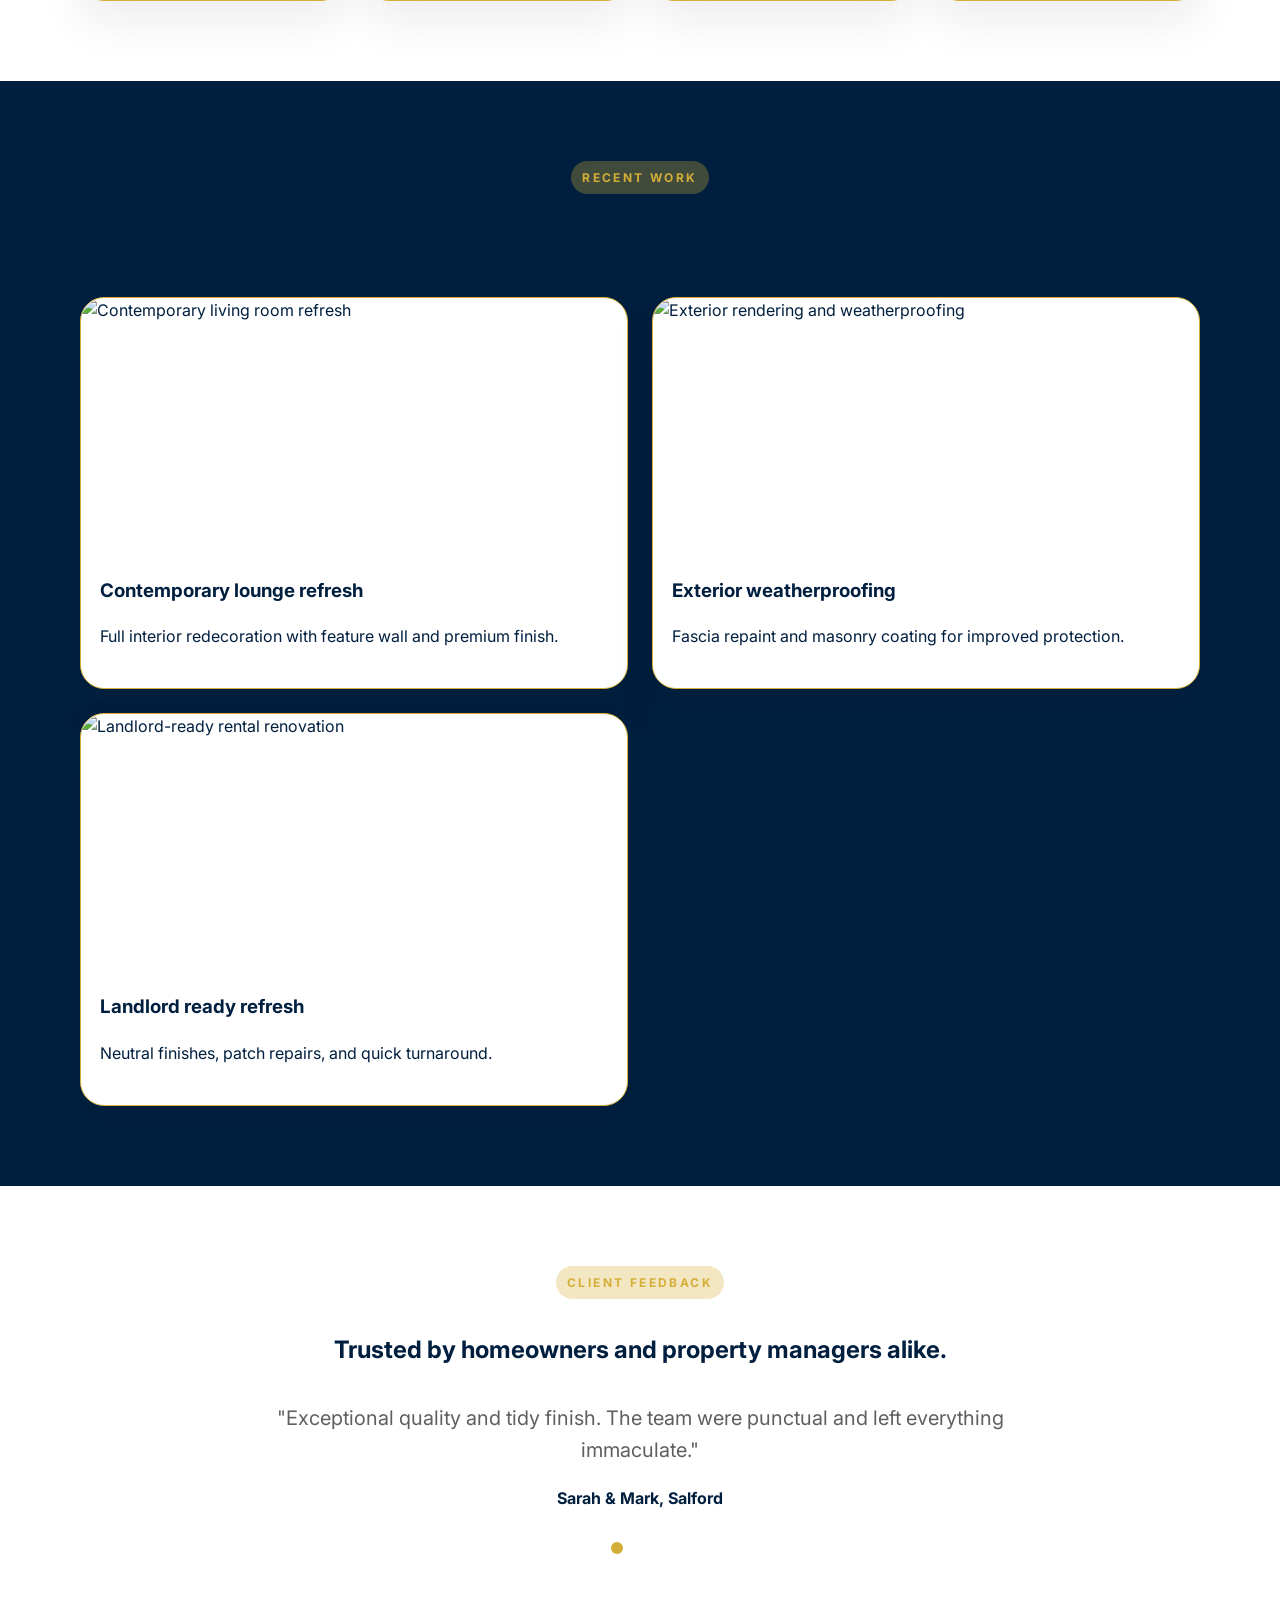
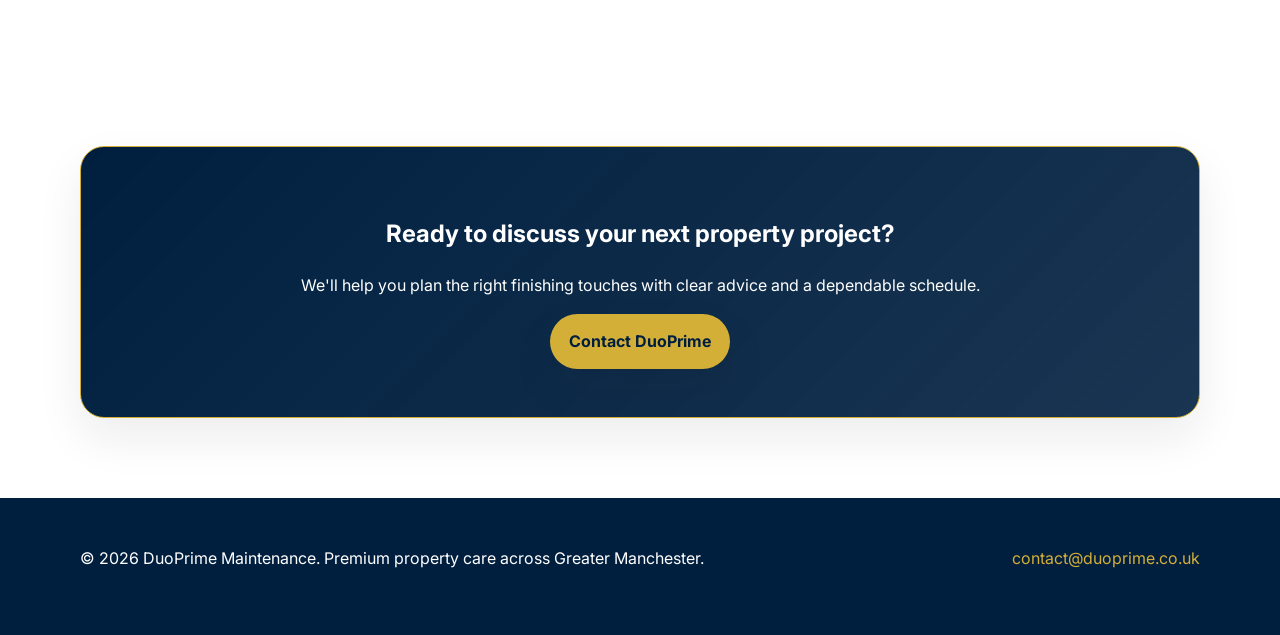
==== commit 36f20b19: "Fix HTML errors and optimize all files for proper rendering" ====
--- a/index.html
+++ b/index.html
@@ -4,17 +4,11 @@
     <meta charset="UTF-8" />
     <meta name="viewport" content="width=device-width, initial-scale=1.0" />
     <title>DuoPrime Maintenance | Premium Property Care</title>
-    <meta
-      name="description"
-            content="DuoPrime Maintenance delivers premium decorating, exterior protection, landlord refreshes, and property upkeep across Greater Manchester."
-                />
-                    <link rel="preconnect" href="https://fonts.googleapis.com" />
-                        <link rel="preconnect" href="https://fonts.gstatic.com" crossorigin />
-                            <link
-                                  href="https://fonts.googleapis.com/css2?family=Inter:wght@400;500;600;700;800&display=swap"
-                                        rel="stylesheet"
-                                            />
-                                                <link rel="stylesheet" href="assets/css/style.css" />
+    <meta name="description" content="DuoPrime Maintenance delivers premium decorating, exterior protection, landlord refreshes, and property upkeep across Greater Manchester." />
+    <link rel="preconnect" href="https://fonts.googleapis.com" />
+    <link rel="preconnect" href="https://fonts.gstatic.com" crossorigin />
+    <link href="https://fonts.googleapis.com/css2?family=Inter:wght@400;500;600;700;800&display=swap" rel="stylesheet" />
+    <link rel="stylesheet" href="assets/css/style.css" />
     <link rel="stylesheet" href="assets/css/responsive.css" />
     <link rel="stylesheet" href="assets/css/animations.css" />
   </head>
